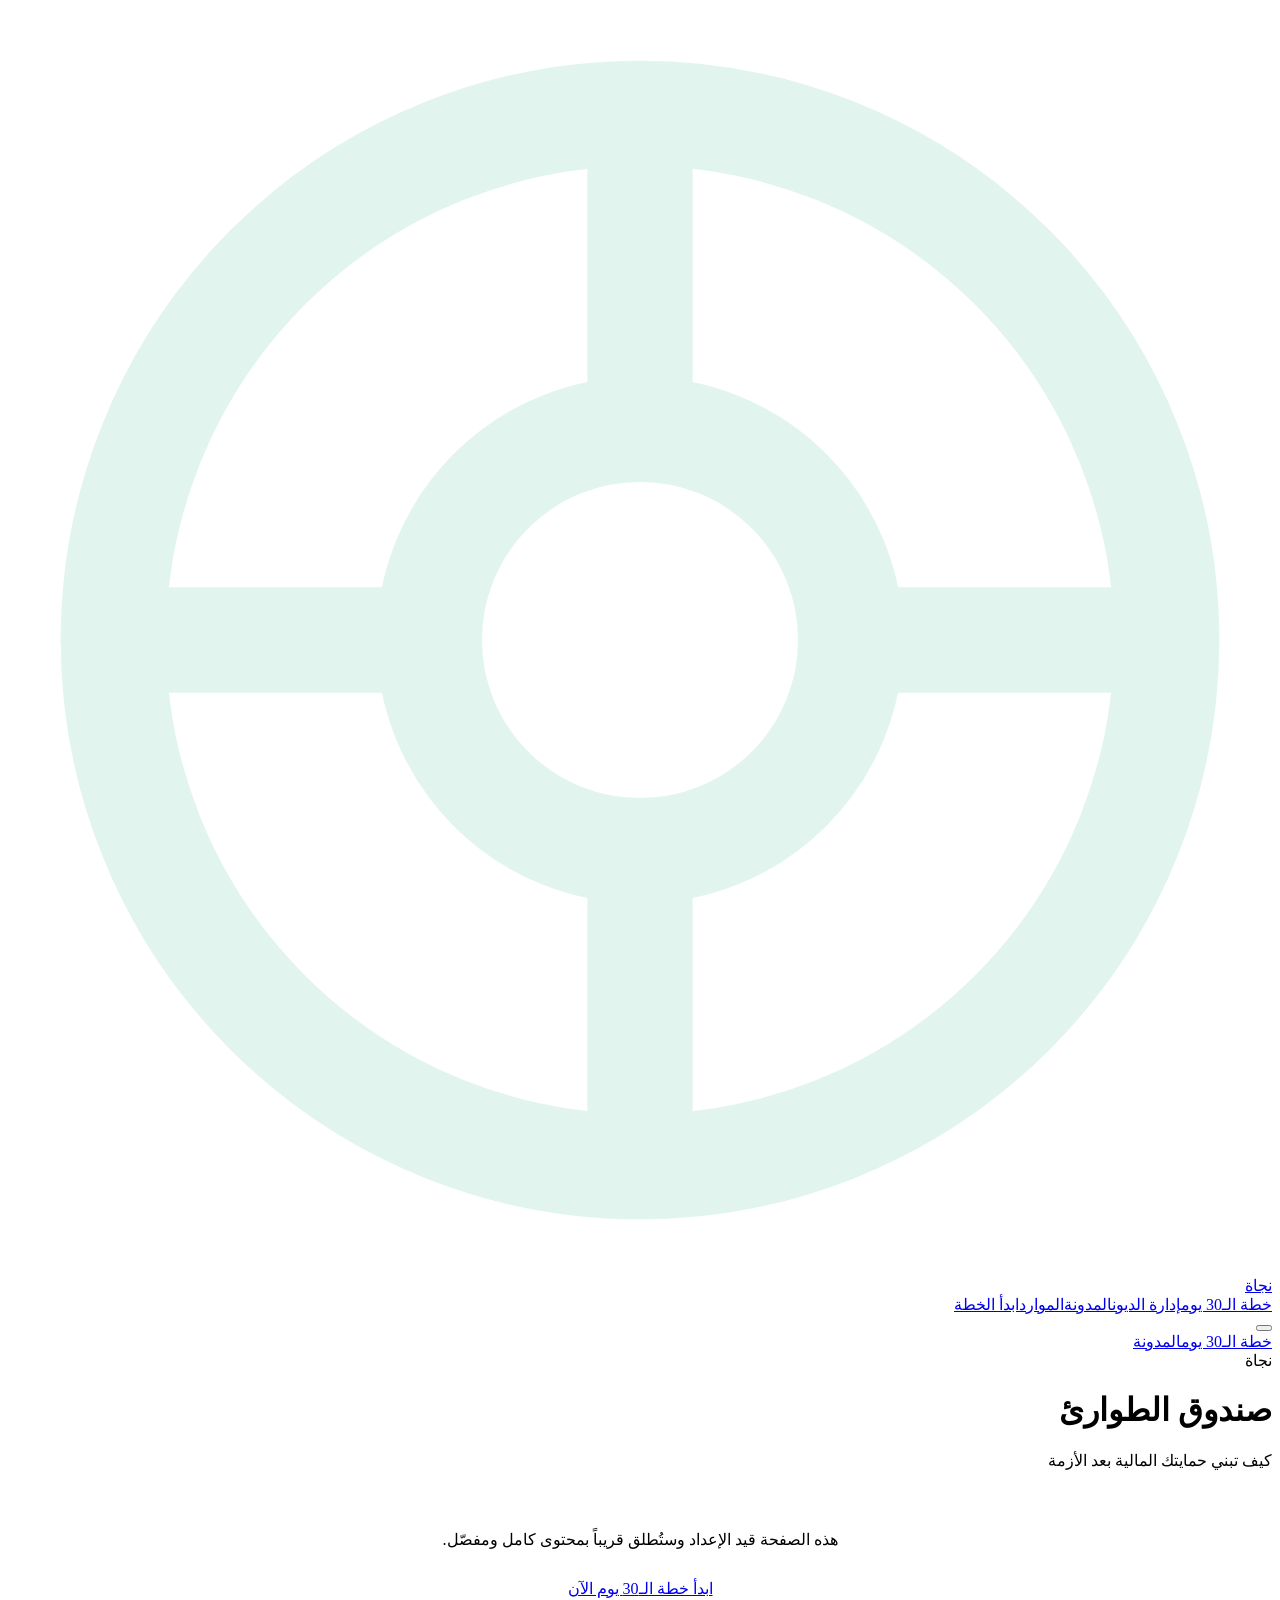
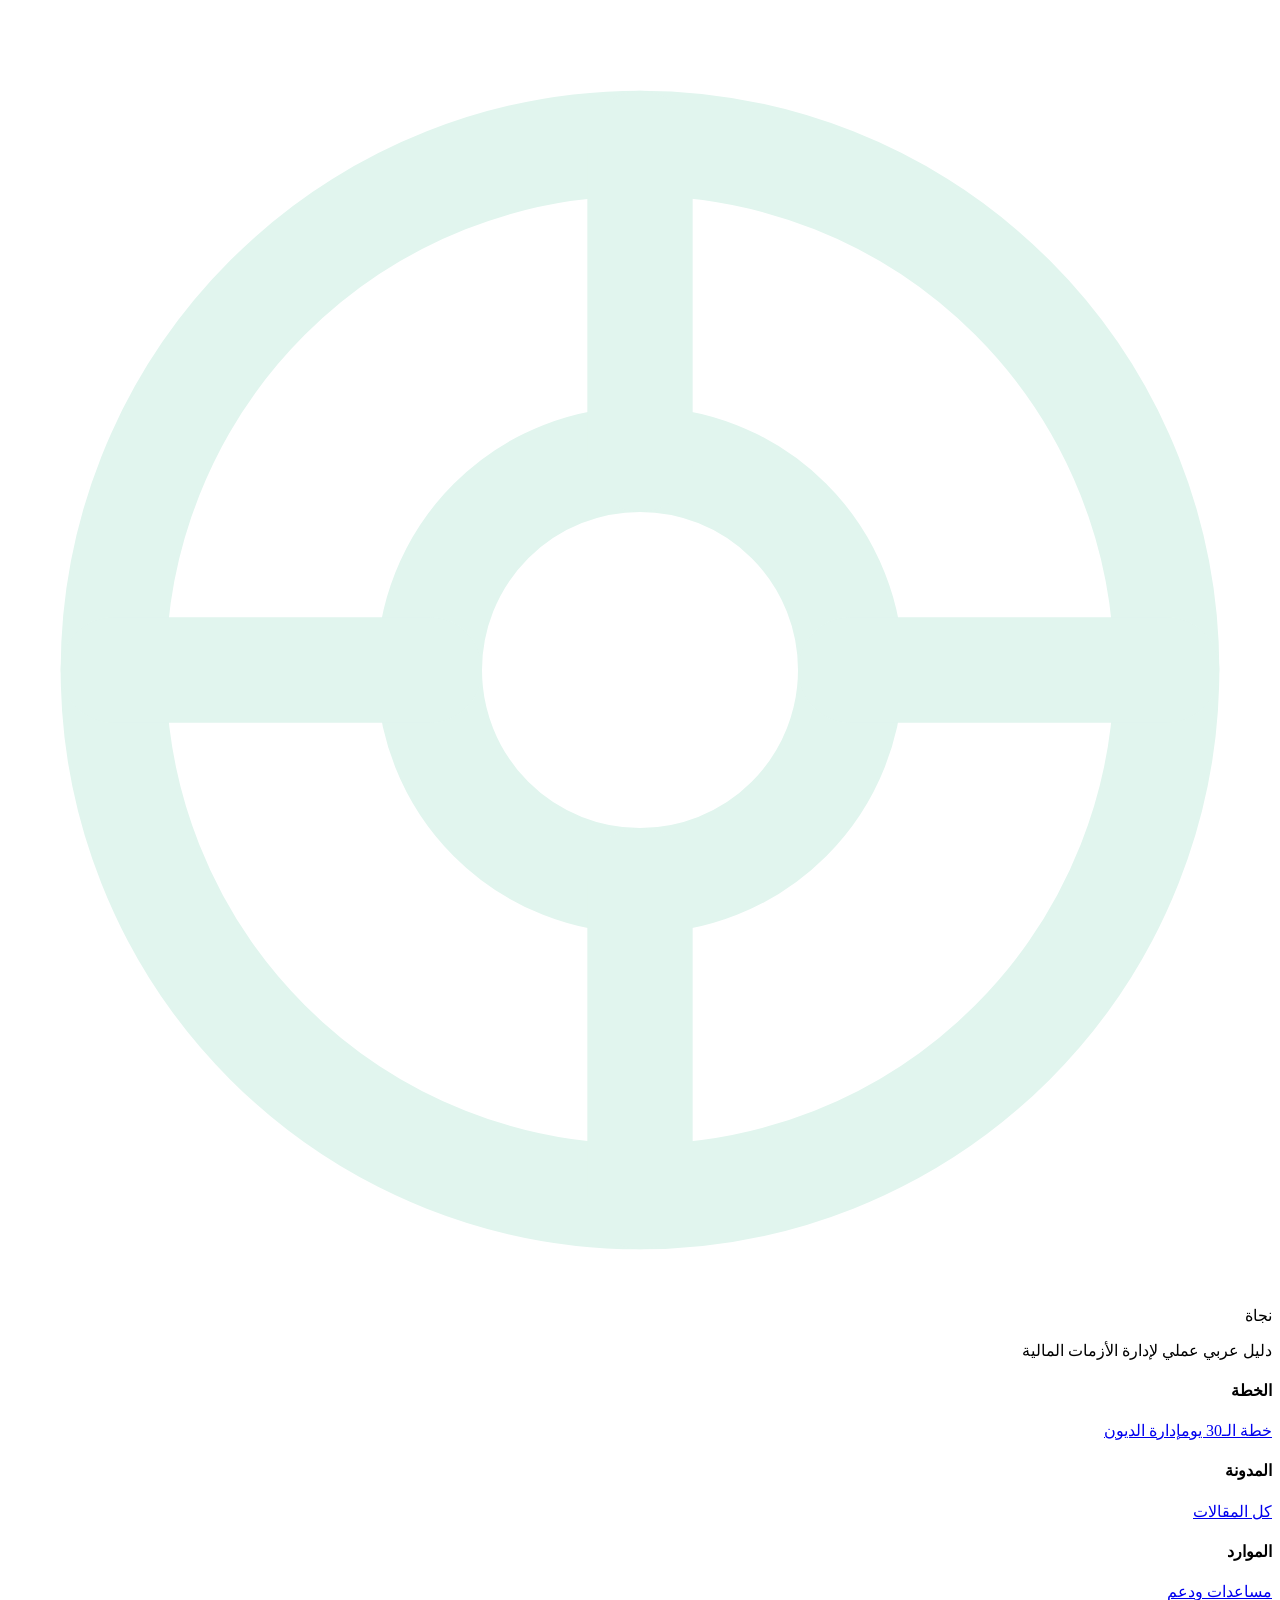
==== emergency-fund.html @ cd38a491 "Add files via upload" ====
<!DOCTYPE html><html lang="ar" dir="rtl"><head><meta charset="UTF-8"><meta name="viewport" content="width=device-width, initial-scale=1.0"><title>صندوق الطوارئ | نجاة</title><link rel="preconnect" href="https://fonts.googleapis.com"><link rel="preconnect" href="https://fonts.gstatic.com" crossorigin><link href="https://fonts.googleapis.com/css2?family=Noto+Kufi+Arabic:wght@300;400;500;600;700;900&display=swap" rel="stylesheet"><link rel="stylesheet" href="css/style.css"></head><body>
<nav class="nav" id="nav"><div class="nav-inner"><a href="index.html" class="nav-logo"><div class="logo-mark"><svg viewBox="0 0 24 24" fill="none" stroke="#E1F5EE" stroke-width="2" stroke-linecap="round"><circle cx="12" cy="12" r="10"/><circle cx="12" cy="12" r="4"/><line x1="12" y1="2" x2="12" y2="8"/><line x1="12" y1="16" x2="12" y2="22"/><line x1="2" y1="12" x2="8" y2="12"/><line x1="16" y1="12" x2="22" y2="12"/></svg></div><span class="logo-wordmark">نجاة</span></a><div class="nav-links"><a href="plan.html" class="nav-link">خطة الـ30 يوم</a><a href="debts.html" class="nav-link">إدارة الديون</a><a href="blog/index.html" class="nav-link">المدونة</a><a href="resources.html" class="nav-link">الموارد</a><a href="plan.html" class="btn btn-primary btn-sm">ابدأ الخطة</a></div><button class="hamburger" id="hamburger"><span></span><span></span><span></span></button></div><div class="mobile-menu" id="mobileMenu"><a href="plan.html">خطة الـ30 يوم</a><a href="blog/index.html">المدونة</a></div></nav>
<div class="page-hero"><span class="eyebrow">نجاة</span><h1>صندوق الطوارئ</h1><p>كيف تبني حمايتك المالية بعد الأزمة</p></div>
<section class="section"><div class="container" style="text-align:center; padding:40px 24px;">
<p style="font-size:1rem; color:var(--muted); max-width:500px; margin:0 auto 24px; line-height:1.8;">هذه الصفحة قيد الإعداد وستُطلق قريباً بمحتوى كامل ومفصّل.</p>
<a href="plan.html" class="btn btn-primary">ابدأ خطة الـ30 يوم الآن</a>
</div></section>
<footer class="footer"><div class="footer-inner"><div class="footer-brand"><div class="nav-logo"><div class="logo-mark"><svg viewBox="0 0 24 24" fill="none" stroke="#E1F5EE" stroke-width="2" stroke-linecap="round"><circle cx="12" cy="12" r="10"/><circle cx="12" cy="12" r="4"/><line x1="12" y1="2" x2="12" y2="8"/><line x1="12" y1="16" x2="12" y2="22"/><line x1="2" y1="12" x2="8" y2="12"/><line x1="16" y1="12" x2="22" y2="12"/></svg></div><span class="logo-wordmark">نجاة</span></div><p>دليل عربي عملي لإدارة الأزمات المالية</p></div><div class="footer-col"><h4>الخطة</h4><a href="plan.html">خطة الـ30 يوم</a><a href="debts.html">إدارة الديون</a></div><div class="footer-col"><h4>المدونة</h4><a href="blog/index.html">كل المقالات</a></div><div class="footer-col"><h4>الموارد</h4><a href="resources.html">مساعدات ودعم</a></div></div><div class="footer-bottom"><span>© 2024 نجاة.</span></div></footer>
<script src="js/main.js"></script></body></html>
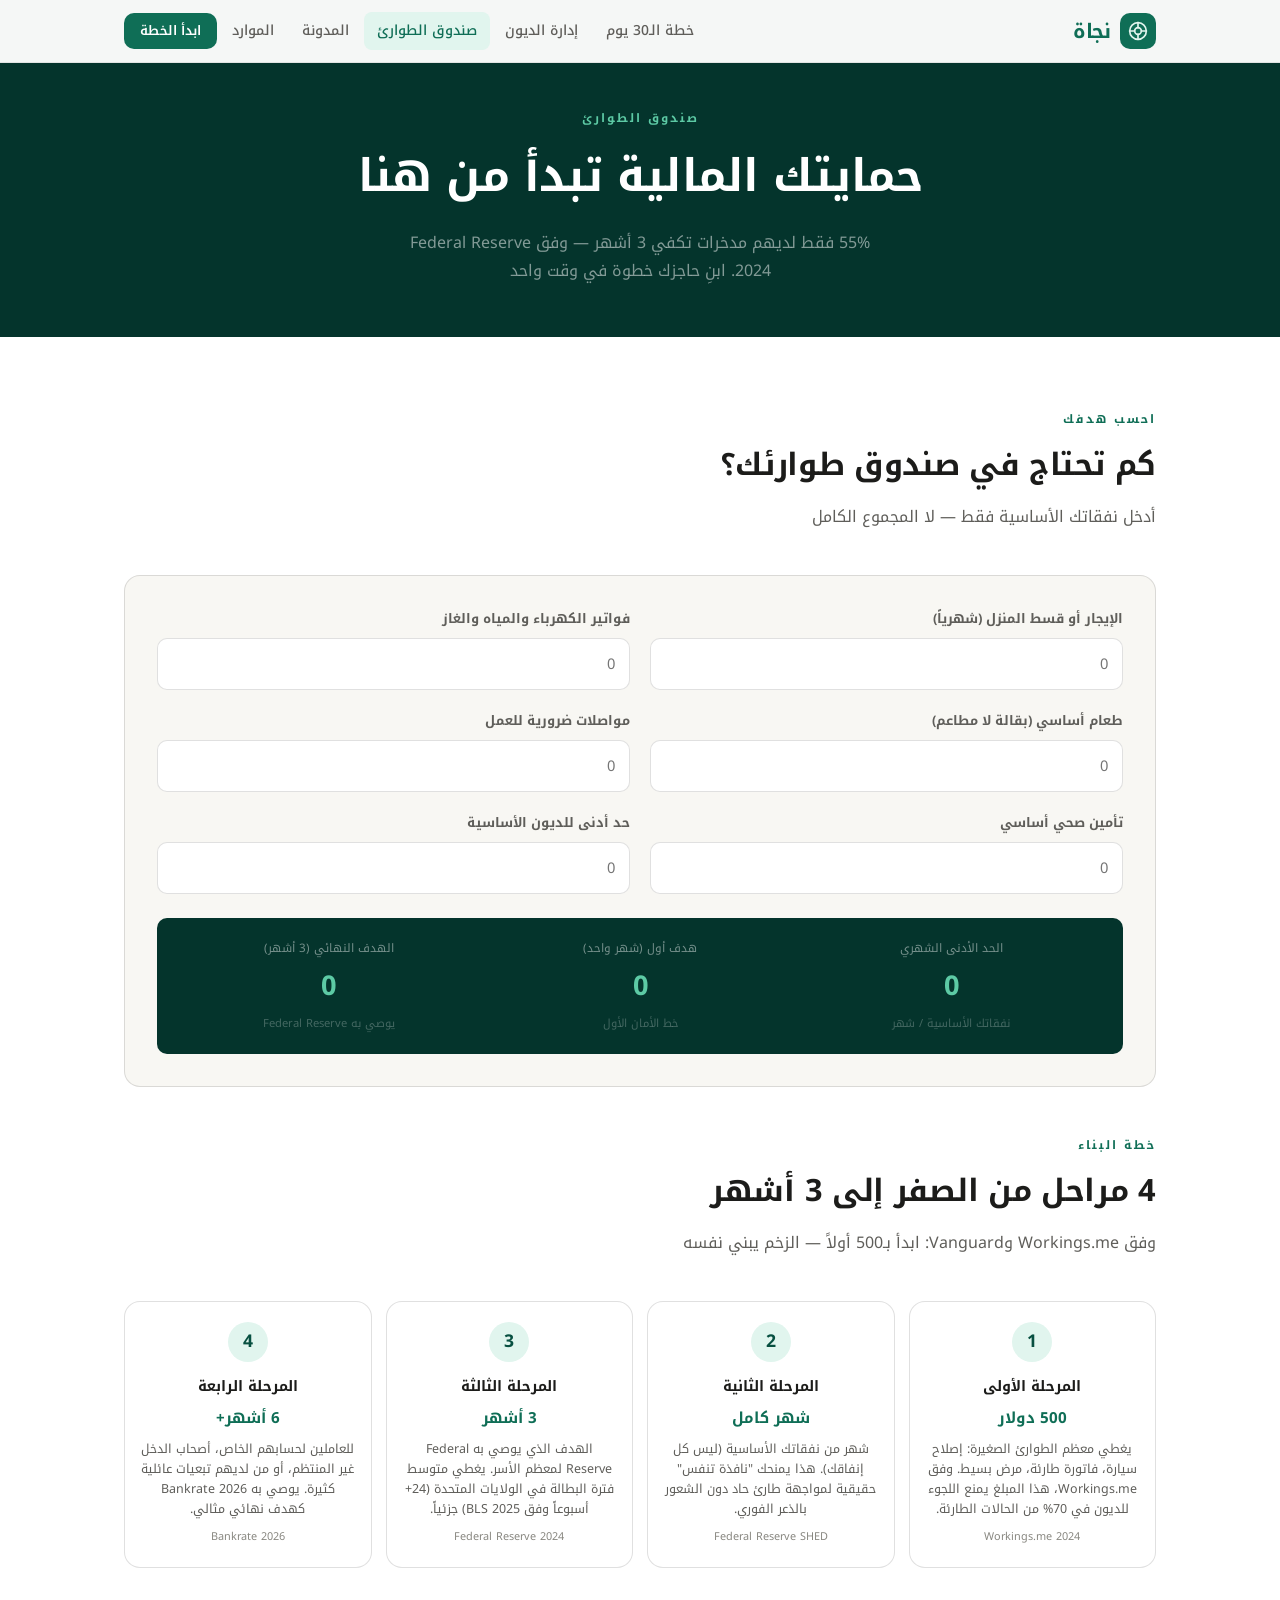
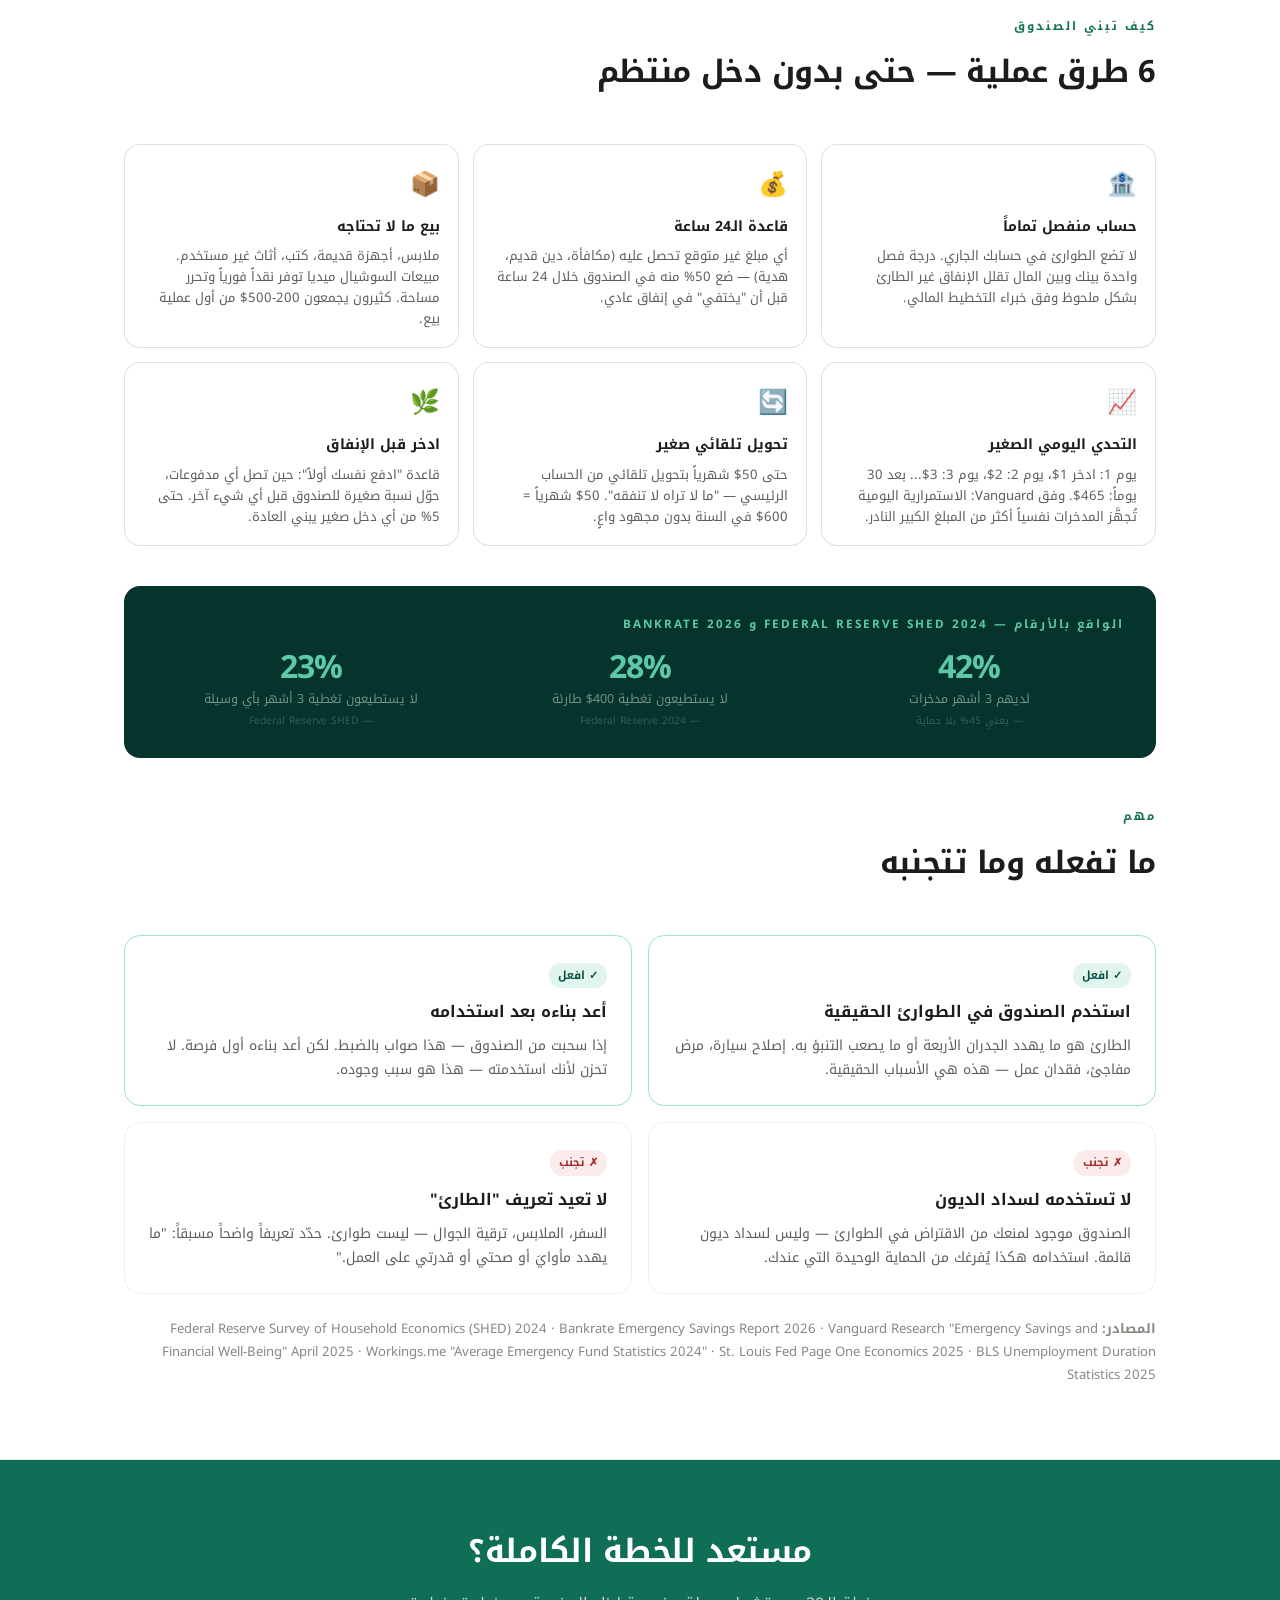
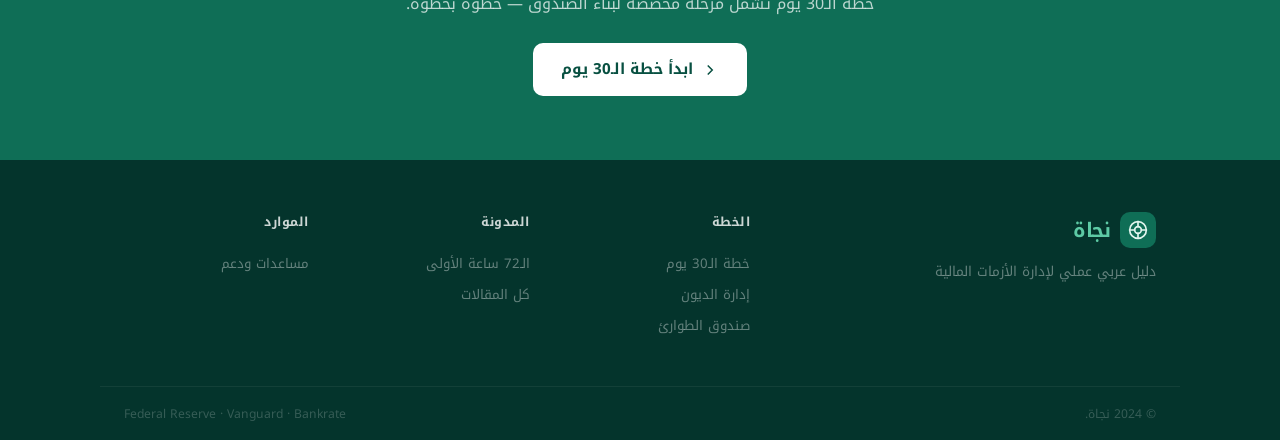
==== commit 745643d8: "Add files via upload" ====
--- a/emergency-fund.html
+++ b/emergency-fund.html
@@ -1,9 +1,324 @@
-<!DOCTYPE html><html lang="ar" dir="rtl"><head><meta charset="UTF-8"><meta name="viewport" content="width=device-width, initial-scale=1.0"><title>صندوق الطوارئ | نجاة</title><link rel="preconnect" href="https://fonts.googleapis.com"><link rel="preconnect" href="https://fonts.gstatic.com" crossorigin><link href="https://fonts.googleapis.com/css2?family=Noto+Kufi+Arabic:wght@300;400;500;600;700;900&display=swap" rel="stylesheet"><link rel="stylesheet" href="css/style.css"></head><body>
-<nav class="nav" id="nav"><div class="nav-inner"><a href="index.html" class="nav-logo"><div class="logo-mark"><svg viewBox="0 0 24 24" fill="none" stroke="#E1F5EE" stroke-width="2" stroke-linecap="round"><circle cx="12" cy="12" r="10"/><circle cx="12" cy="12" r="4"/><line x1="12" y1="2" x2="12" y2="8"/><line x1="12" y1="16" x2="12" y2="22"/><line x1="2" y1="12" x2="8" y2="12"/><line x1="16" y1="12" x2="22" y2="12"/></svg></div><span class="logo-wordmark">نجاة</span></a><div class="nav-links"><a href="plan.html" class="nav-link">خطة الـ30 يوم</a><a href="debts.html" class="nav-link">إدارة الديون</a><a href="blog/index.html" class="nav-link">المدونة</a><a href="resources.html" class="nav-link">الموارد</a><a href="plan.html" class="btn btn-primary btn-sm">ابدأ الخطة</a></div><button class="hamburger" id="hamburger"><span></span><span></span><span></span></button></div><div class="mobile-menu" id="mobileMenu"><a href="plan.html">خطة الـ30 يوم</a><a href="blog/index.html">المدونة</a></div></nav>
-<div class="page-hero"><span class="eyebrow">نجاة</span><h1>صندوق الطوارئ</h1><p>كيف تبني حمايتك المالية بعد الأزمة</p></div>
-<section class="section"><div class="container" style="text-align:center; padding:40px 24px;">
-<p style="font-size:1rem; color:var(--muted); max-width:500px; margin:0 auto 24px; line-height:1.8;">هذه الصفحة قيد الإعداد وستُطلق قريباً بمحتوى كامل ومفصّل.</p>
-<a href="plan.html" class="btn btn-primary">ابدأ خطة الـ30 يوم الآن</a>
-</div></section>
-<footer class="footer"><div class="footer-inner"><div class="footer-brand"><div class="nav-logo"><div class="logo-mark"><svg viewBox="0 0 24 24" fill="none" stroke="#E1F5EE" stroke-width="2" stroke-linecap="round"><circle cx="12" cy="12" r="10"/><circle cx="12" cy="12" r="4"/><line x1="12" y1="2" x2="12" y2="8"/><line x1="12" y1="16" x2="12" y2="22"/><line x1="2" y1="12" x2="8" y2="12"/><line x1="16" y1="12" x2="22" y2="12"/></svg></div><span class="logo-wordmark">نجاة</span></div><p>دليل عربي عملي لإدارة الأزمات المالية</p></div><div class="footer-col"><h4>الخطة</h4><a href="plan.html">خطة الـ30 يوم</a><a href="debts.html">إدارة الديون</a></div><div class="footer-col"><h4>المدونة</h4><a href="blog/index.html">كل المقالات</a></div><div class="footer-col"><h4>الموارد</h4><a href="resources.html">مساعدات ودعم</a></div></div><div class="footer-bottom"><span>© 2024 نجاة.</span></div></footer>
-<script src="js/main.js"></script></body></html>
+<!DOCTYPE html>
+<html lang="ar" dir="rtl">
+<head>
+  <meta charset="UTF-8">
+  <meta name="viewport" content="width=device-width, initial-scale=1.0">
+  <title>صندوق الطوارئ | نجاة — دليل الأزمة المالية</title>
+  <meta name="description" content="55% فقط لديهم 3 أشهر مدخرات وفق Federal Reserve 2024. كيف تبني صندوق طوارئ من الصفر — حاسبة تفاعلية وخطة 4 مراحل مدعومة بـVanguard وBankrate.">
+  <meta name="keywords" content="صندوق طوارئ, مدخرات طارئة, كيف أدخر, بناء مدخرات">
+  <link rel="canonical" href="https://najat.github.io/emergency-fund.html">
+  <link rel="preconnect" href="https://fonts.googleapis.com">
+  <link rel="preconnect" href="https://fonts.gstatic.com" crossorigin>
+  <link href="https://fonts.googleapis.com/css2?family=Noto+Kufi+Arabic:wght@300;400;500;600;700;900&display=swap" rel="stylesheet">
+  <link rel="stylesheet" href="css/style.css">
+  <style>
+    .calc-card {
+      background: var(--bg2); border: 1px solid var(--border-m); border-radius: var(--rl);
+      padding: 32px; margin-bottom: 48px;
+    }
+    .calc-grid { display: grid; grid-template-columns: 1fr 1fr; gap: 20px; margin-bottom: 24px; }
+    .calc-field label { display: block; font-size: 0.82rem; font-weight: 700; color: var(--muted); margin-bottom: 7px; }
+    .calc-field input {
+      width: 100%; padding: 11px 14px; border: 1.5px solid var(--border-m);
+      border-radius: var(--r); font-family: var(--font); font-size: 0.92rem;
+      background: var(--bg); color: var(--text); transition: border-color 0.15s;
+    }
+    .calc-field input:focus { outline: none; border-color: var(--g600); }
+    .calc-result {
+      background: var(--g900); border-radius: var(--r); padding: 20px 24px;
+      display: grid; grid-template-columns: repeat(3,1fr); gap: 16px; text-align: center;
+    }
+    .cr-label { font-size: 0.73rem; color: rgba(255,255,255,0.45); margin-bottom: 5px; }
+    .cr-num { font-size: 1.7rem; font-weight: 700; color: var(--g200); letter-spacing: -1px; }
+    .cr-sub { font-size: 0.7rem; color: rgba(255,255,255,0.25); margin-top: 3px; }
+
+    .phase-grid { display: grid; grid-template-columns: repeat(4,1fr); gap: 14px; margin-bottom: 48px; }
+    .phase-card {
+      border: 1px solid var(--border-m); border-radius: var(--rl); padding: 20px 16px;
+      text-align: center; position: relative; background: var(--bg);
+    }
+    .phase-num {
+      width: 40px; height: 40px; border-radius: 50%; background: var(--g50);
+      color: var(--g800); font-size: 1.1rem; font-weight: 700;
+      display: flex; align-items: center; justify-content: center; margin: 0 auto 12px;
+    }
+    .phase-card h3 { font-size: 0.9rem; font-weight: 700; color: var(--text); margin-bottom: 6px; }
+    .phase-card .phase-target { font-size: 0.95rem; font-weight: 700; color: var(--g600); margin-bottom: 8px; }
+    .phase-card p { font-size: 0.78rem; color: var(--muted); line-height: 1.6; }
+    .phase-card .phase-src { font-size: 0.68rem; color: var(--subtle); margin-top: 8px; }
+
+    .tip-grid { display: grid; grid-template-columns: repeat(3,1fr); gap: 14px; }
+    .tip-card {
+      background: var(--bg); border: 1px solid var(--border-m); border-radius: var(--rl);
+      padding: 18px; transition: all 0.2s;
+    }
+    .tip-card:hover { border-color: var(--g200); transform: translateY(-2px); }
+    .tip-icon { font-size: 1.5rem; margin-bottom: 10px; }
+    .tip-card h4 { font-size: 0.88rem; font-weight: 700; color: var(--text); margin-bottom: 6px; }
+    .tip-card p { font-size: 0.82rem; color: var(--muted); line-height: 1.6; }
+
+    @media (max-width:960px) {
+      .phase-grid { grid-template-columns: repeat(2,1fr); }
+    }
+    @media (max-width:640px) {
+      .calc-grid { grid-template-columns: 1fr; }
+      .calc-result { grid-template-columns: 1fr; }
+      .phase-grid { grid-template-columns: 1fr; }
+      .tip-grid { grid-template-columns: 1fr; }
+    }
+  </style>
+</head>
+<body>
+  <nav class="nav" id="nav">
+    <div class="nav-inner">
+      <a href="index.html" class="nav-logo">
+        <div class="logo-mark"><svg viewBox="0 0 24 24" fill="none" stroke="#E1F5EE" stroke-width="2" stroke-linecap="round"><circle cx="12" cy="12" r="10"/><circle cx="12" cy="12" r="4"/><line x1="12" y1="2" x2="12" y2="8"/><line x1="12" y1="16" x2="12" y2="22"/><line x1="2" y1="12" x2="8" y2="12"/><line x1="16" y1="12" x2="22" y2="12"/></svg></div>
+        <span class="logo-wordmark">نجاة</span>
+      </a>
+      <div class="nav-links">
+        <a href="plan.html" class="nav-link">خطة الـ30 يوم</a>
+        <a href="debts.html" class="nav-link">إدارة الديون</a>
+        <a href="emergency-fund.html" class="nav-link active">صندوق الطوارئ</a>
+        <a href="blog/index.html" class="nav-link">المدونة</a>
+        <a href="resources.html" class="nav-link">الموارد</a>
+        <a href="plan.html" class="btn btn-primary btn-sm">ابدأ الخطة</a>
+      </div>
+      <button class="hamburger" id="hamburger"><span></span><span></span><span></span></button>
+    </div>
+    <div class="mobile-menu" id="mobileMenu">
+      <a href="plan.html">خطة الـ30 يوم</a>
+      <a href="debts.html">إدارة الديون</a>
+      <a href="blog/index.html">المدونة</a>
+    </div>
+  </nav>
+
+  <div class="page-hero">
+    <span class="eyebrow">صندوق الطوارئ</span>
+    <h1>حمايتك المالية تبدأ من هنا</h1>
+    <p>55% فقط لديهم مدخرات تكفي 3 أشهر — وفق Federal Reserve 2024. ابنِ حاجزك خطوة في وقت واحد</p>
+  </div>
+
+  <main>
+  <section class="section">
+    <div class="container">
+
+      <!-- CALCULATOR -->
+      <div class="section-header">
+        <span class="eyebrow">احسب هدفك</span>
+        <h2 class="section-title">كم تحتاج في صندوق طوارئك؟</h2>
+        <p class="section-sub">أدخل نفقاتك الأساسية فقط — لا المجموع الكامل</p>
+      </div>
+
+      <div class="calc-card">
+        <div class="calc-grid">
+          <div class="calc-field">
+            <label>الإيجار أو قسط المنزل (شهرياً)</label>
+            <input type="number" id="f1" placeholder="0" oninput="calcFund()" min="0">
+          </div>
+          <div class="calc-field">
+            <label>فواتير الكهرباء والمياه والغاز</label>
+            <input type="number" id="f2" placeholder="0" oninput="calcFund()" min="0">
+          </div>
+          <div class="calc-field">
+            <label>طعام أساسي (بقالة لا مطاعم)</label>
+            <input type="number" id="f3" placeholder="0" oninput="calcFund()" min="0">
+          </div>
+          <div class="calc-field">
+            <label>مواصلات ضرورية للعمل</label>
+            <input type="number" id="f4" placeholder="0" oninput="calcFund()" min="0">
+          </div>
+          <div class="calc-field">
+            <label>تأمين صحي أساسي</label>
+            <input type="number" id="f5" placeholder="0" oninput="calcFund()" min="0">
+          </div>
+          <div class="calc-field">
+            <label>حد أدنى للديون الأساسية</label>
+            <input type="number" id="f6" placeholder="0" oninput="calcFund()" min="0">
+          </div>
+        </div>
+        <div class="calc-result">
+          <div>
+            <div class="cr-label">الحد الأدنى الشهري</div>
+            <div class="cr-num" id="monthly">0</div>
+            <div class="cr-sub">نفقاتك الأساسية / شهر</div>
+          </div>
+          <div>
+            <div class="cr-label">هدف أول (شهر واحد)</div>
+            <div class="cr-num" id="oneMonth">0</div>
+            <div class="cr-sub">خط الأمان الأول</div>
+          </div>
+          <div>
+            <div class="cr-label">الهدف النهائي (3 أشهر)</div>
+            <div class="cr-num" id="threeMonths">0</div>
+            <div class="cr-sub">يوصي به Federal Reserve</div>
+          </div>
+        </div>
+      </div>
+
+      <!-- 4 PHASES -->
+      <div class="section-header">
+        <span class="eyebrow">خطة البناء</span>
+        <h2 class="section-title">4 مراحل من الصفر إلى 3 أشهر</h2>
+        <p class="section-sub">وفق Workings.me وVanguard: ابدأ بـ500 أولاً — الزخم يبني نفسه</p>
+      </div>
+
+      <div class="phase-grid">
+        <div class="phase-card">
+          <div class="phase-num">1</div>
+          <h3>المرحلة الأولى</h3>
+          <div class="phase-target">500 دولار</div>
+          <p>يغطي معظم الطوارئ الصغيرة: إصلاح سيارة، فاتورة طارئة، مرض بسيط. وفق Workings.me، هذا المبلغ يمنع اللجوء للديون في 70% من الحالات الطارئة.</p>
+          <div class="phase-src">Workings.me 2024</div>
+        </div>
+        <div class="phase-card">
+          <div class="phase-num">2</div>
+          <h3>المرحلة الثانية</h3>
+          <div class="phase-target">شهر كامل</div>
+          <p>شهر من نفقاتك الأساسية (ليس كل إنفاقك). هذا يمنحك "نافذة تنفس" حقيقية لمواجهة طارئ حاد دون الشعور بالذعر الفوري.</p>
+          <div class="phase-src">Federal Reserve SHED</div>
+        </div>
+        <div class="phase-card">
+          <div class="phase-num">3</div>
+          <h3>المرحلة الثالثة</h3>
+          <div class="phase-target">3 أشهر</div>
+          <p>الهدف الذي يوصي به Federal Reserve لمعظم الأسر. يغطي متوسط فترة البطالة في الولايات المتحدة (24+ أسبوعاً وفق BLS 2025) جزئياً.</p>
+          <div class="phase-src">Federal Reserve 2024</div>
+        </div>
+        <div class="phase-card">
+          <div class="phase-num">4</div>
+          <h3>المرحلة الرابعة</h3>
+          <div class="phase-target">6 أشهر+</div>
+          <p>للعاملين لحسابهم الخاص، أصحاب الدخل غير المنتظم، أو من لديهم تبعيات عائلية كثيرة. يوصي به Bankrate 2026 كهدف نهائي مثالي.</p>
+          <div class="phase-src">Bankrate 2026</div>
+        </div>
+      </div>
+
+      <!-- HOW TO SAVE -->
+      <div class="section-header">
+        <span class="eyebrow">كيف تبني الصندوق</span>
+        <h2 class="section-title">6 طرق عملية — حتى بدون دخل منتظم</h2>
+      </div>
+
+      <div class="tip-grid" style="margin-bottom:40px;">
+        <div class="tip-card">
+          <div class="tip-icon">🏦</div>
+          <h4>حساب منفصل تماماً</h4>
+          <p>لا تضع الطوارئ في حسابك الجاري. درجة فصل واحدة بينك وبين المال تقلل الإنفاق غير الطارئ بشكل ملحوظ وفق خبراء التخطيط المالي.</p>
+        </div>
+        <div class="tip-card">
+          <div class="tip-icon">💰</div>
+          <h4>قاعدة الـ24 ساعة</h4>
+          <p>أي مبلغ غير متوقع تحصل عليه (مكافأة، دين قديم، هدية) — ضع 50% منه في الصندوق خلال 24 ساعة قبل أن "يختفي" في إنفاق عادي.</p>
+        </div>
+        <div class="tip-card">
+          <div class="tip-icon">📦</div>
+          <h4>بيع ما لا تحتاجه</h4>
+          <p>ملابس، أجهزة قديمة، كتب، أثاث غير مستخدم. مبيعات السوشيال ميديا توفر نقداً فورياً وتحرر مساحة. كثيرون يجمعون 200-500$ من أول عملية بيع.</p>
+        </div>
+        <div class="tip-card">
+          <div class="tip-icon">📈</div>
+          <h4>التحدي اليومي الصغير</h4>
+          <p>يوم 1: ادخر 1$، يوم 2: 2$، يوم 3: 3$... بعد 30 يوماً: 465$. وفق Vanguard: الاستمرارية اليومية تُجهَّز المدخرات نفسياً أكثر من المبلغ الكبير النادر.</p>
+        </div>
+        <div class="tip-card">
+          <div class="tip-icon">🔄</div>
+          <h4>تحويل تلقائي صغير</h4>
+          <p>حتى 50$ شهرياً بتحويل تلقائي من الحساب الرئيسي — "ما لا تراه لا تنفقه". 50$ شهرياً = 600$ في السنة بدون مجهود واعٍ.</p>
+        </div>
+        <div class="tip-card">
+          <div class="tip-icon">🌿</div>
+          <h4>ادخر قبل الإنفاق</h4>
+          <p>قاعدة "ادفع نفسك أولاً": حين تصل أي مدفوعات، حوّل نسبة صغيرة للصندوق قبل أي شيء آخر. حتى 5% من أي دخل صغير يبني العادة.</p>
+        </div>
+      </div>
+
+      <!-- STATS BAR -->
+      <div style="background:var(--g900); border-radius:var(--rl); padding:28px 32px; margin-bottom:48px;">
+        <div class="eyebrow" style="color:var(--g200); margin-bottom:18px;">الواقع بالأرقام — Federal Reserve SHED 2024 و Bankrate 2026</div>
+        <div style="display:grid; grid-template-columns:repeat(3,1fr); gap:20px; text-align:center;">
+          <div>
+            <div class="stat-n" data-count="55" data-suffix="%">55%</div>
+            <div class="stat-l">لديهم 3 أشهر مدخرات</div>
+            <div class="stat-s">— يعني 45% بلا حماية</div>
+          </div>
+          <div>
+            <div class="stat-n" data-count="37" data-suffix="%">37%</div>
+            <div class="stat-l">لا يستطيعون تغطية 400$ طارئة</div>
+            <div class="stat-s">— Federal Reserve 2024</div>
+          </div>
+          <div>
+            <div class="stat-n" data-count="30" data-suffix="%">30%</div>
+            <div class="stat-l">لا يستطيعون تغطية 3 أشهر بأي وسيلة</div>
+            <div class="stat-s">— Federal Reserve SHED</div>
+          </div>
+        </div>
+      </div>
+
+      <!-- DO/DON'T -->
+      <div class="section-header">
+        <span class="eyebrow">مهم</span>
+        <h2 class="section-title">ما تفعله وما تتجنبه</h2>
+      </div>
+      <div class="steps-grid">
+        <div class="step-card" style="border-color:var(--g100);">
+          <span class="step-badge badge-g">✓ افعل</span>
+          <h3>استخدم الصندوق في الطوارئ الحقيقية</h3>
+          <p>الطارئ هو ما يهدد الجدران الأربعة أو ما يصعب التنبؤ به. إصلاح سيارة، مرض مفاجئ، فقدان عمل — هذه هي الأسباب الحقيقية.</p>
+        </div>
+        <div class="step-card" style="border-color:var(--g100);">
+          <span class="step-badge badge-g">✓ افعل</span>
+          <h3>أعد بناءه بعد استخدامه</h3>
+          <p>إذا سحبت من الصندوق — هذا صواب بالضبط. لكن أعد بناءه أول فرصة. لا تحزن لأنك استخدمته — هذا هو سبب وجوده.</p>
+        </div>
+        <div class="step-card" style="border-color:var(--danger-light);">
+          <span class="step-badge badge-d">✗ تجنب</span>
+          <h3>لا تستخدمه لسداد الديون</h3>
+          <p>الصندوق موجود لمنعك من الاقتراض في الطوارئ — وليس لسداد ديون قائمة. استخدامه هكذا يُفرغك من الحماية الوحيدة التي عندك.</p>
+        </div>
+        <div class="step-card" style="border-color:var(--danger-light);">
+          <span class="step-badge badge-d">✗ تجنب</span>
+          <h3>لا تعيد تعريف "الطارئ"</h3>
+          <p>السفر، الملابس، ترقية الجوال — ليست طوارئ. حدّد تعريفاً واضحاً مسبقاً: "ما يهدد مأوايَ أو صحتي أو قدرتي على العمل."</p>
+        </div>
+      </div>
+
+      <p style="margin-top:24px; font-size:0.82rem; color:var(--subtle);">
+        <strong>المصادر:</strong> Federal Reserve Survey of Household Economics (SHED) 2024 · Bankrate Emergency Savings Report 2026 · Vanguard Research "Emergency Savings and Financial Well-Being" April 2025 · Workings.me "Average Emergency Fund Statistics 2024" · St. Louis Fed Page One Economics 2025 · BLS Unemployment Duration Statistics 2025
+      </p>
+    </div>
+  </section>
+
+  <div class="cta-section">
+    <div class="container">
+      <h2>مستعد للخطة الكاملة؟</h2>
+      <p>خطة الـ30 يوم تشمل مرحلة مخصصة لبناء الصندوق — خطوة بخطوة.</p>
+      <a href="plan.html" class="btn-cta">
+        <svg width="18" height="18" viewBox="0 0 24 24" fill="none" stroke="currentColor" stroke-width="2"><polyline points="9 18 15 12 9 6"/></svg>
+        ابدأ خطة الـ30 يوم
+      </a>
+    </div>
+  </div>
+
+  <footer class="footer">
+    <div class="footer-inner">
+      <div class="footer-brand"><div class="nav-logo"><div class="logo-mark"><svg viewBox="0 0 24 24" fill="none" stroke="#E1F5EE" stroke-width="2" stroke-linecap="round"><circle cx="12" cy="12" r="10"/><circle cx="12" cy="12" r="4"/><line x1="12" y1="2" x2="12" y2="8"/><line x1="12" y1="16" x2="12" y2="22"/><line x1="2" y1="12" x2="8" y2="12"/><line x1="16" y1="12" x2="22" y2="12"/></svg></div><span class="logo-wordmark">نجاة</span></div><p>دليل عربي عملي لإدارة الأزمات المالية</p></div>
+      <div class="footer-col"><h4>الخطة</h4><a href="plan.html">خطة الـ30 يوم</a><a href="debts.html">إدارة الديون</a><a href="emergency-fund.html">صندوق الطوارئ</a></div>
+      <div class="footer-col"><h4>المدونة</h4><a href="blog/first-72-hours.html">الـ72 ساعة الأولى</a><a href="blog/index.html">كل المقالات</a></div>
+      <div class="footer-col"><h4>الموارد</h4><a href="resources.html">مساعدات ودعم</a></div>
+    </div>
+    <div class="footer-bottom"><span>© 2024 نجاة.</span><span>Federal Reserve · Vanguard · Bankrate</span></div>
+  </footer>
+
+  <script src="js/main.js"></script>
+  <script>
+    function calcFund() {
+      const vals = [1,2,3,4,5,6].map(i => parseFloat(document.getElementById('f'+i).value) || 0);
+      const total = vals.reduce((a,b) => a+b, 0);
+      const fmt = n => n.toLocaleString('ar-EG', {maximumFractionDigits:0});
+      document.getElementById('monthly').textContent = fmt(total);
+      document.getElementById('oneMonth').textContent = fmt(total);
+      document.getElementById('threeMonths').textContent = fmt(total * 3);
+    }
+  </script>
+</body>
+</html>
--- a/css/style.css
+++ b/css/style.css
@@ -0,0 +1,324 @@
+@import url('https://fonts.googleapis.com/css2?family=Noto+Kufi+Arabic:wght@300;400;500;600;700;900&display=swap');
+
+*, *::before, *::after { box-sizing: border-box; margin: 0; padding: 0; }
+
+:root {
+  /* Brand — Olive Green */
+  --g50:  #E1F5EE;
+  --g100: #9FE1CB;
+  --g200: #5DCAA5;
+  --g400: #1D9E75;
+  --g600: #0F6E56;
+  --g800: #085041;
+  --g900: #04342C;
+
+  /* Semantic */
+  --warn:        #854F0B;
+  --warn-light:  #FAEEDA;
+  --danger:      #A32D2D;
+  --danger-light:#FCEBEB;
+  --info:        #185FA5;
+  --info-light:  #E6F1FB;
+  --gold:        #BA7517;
+  --gold-light:  #FAEEDA;
+
+  /* Neutrals */
+  --bg:     #FFFFFF;
+  --bg2:    #F8F7F3;
+  --bg3:    #F1EFE8;
+  --text:   #1C1C1A;
+  --muted:  #5F5E5A;
+  --subtle: #888780;
+  --border: rgba(0,0,0,0.08);
+  --border-m: rgba(0,0,0,0.12);
+
+  --font: 'Noto Kufi Arabic', sans-serif;
+  --r: 10px;
+  --rl: 16px;
+}
+
+html { scroll-behavior: smooth; }
+
+body {
+  font-family: var(--font);
+  background: var(--bg);
+  color: var(--text);
+  direction: rtl;
+  line-height: 1.75;
+  font-size: 16px;
+  -webkit-font-smoothing: antialiased;
+}
+
+a { text-decoration: none; color: inherit; }
+img { max-width: 100%; display: block; }
+.container { max-width: 1080px; margin: 0 auto; padding: 0 24px; }
+
+/* ─── BUTTONS ─── */
+.btn {
+  display: inline-flex; align-items: center; gap: 8px;
+  font-family: var(--font); font-weight: 600; font-size: 0.9rem;
+  padding: 11px 22px; border-radius: var(--r); border: none;
+  cursor: pointer; transition: all 0.18s; text-decoration: none;
+}
+.btn-primary { background: var(--g600); color: #fff; }
+.btn-primary:hover { background: var(--g800); transform: translateY(-1px); box-shadow: 0 4px 16px rgba(15,110,86,0.28); }
+.btn-outline { background: transparent; color: var(--text); border: 1.5px solid var(--border-m); }
+.btn-outline:hover { border-color: var(--g600); color: var(--g600); }
+.btn-lg { padding: 13px 28px; font-size: 0.95rem; }
+.btn-sm { padding: 7px 16px; font-size: 0.82rem; }
+.btn-ghost { background: transparent; color: var(--g600); border: 1.5px solid var(--g600); }
+.btn-ghost:hover { background: var(--g50); }
+
+/* ─── NAV ─── */
+.nav {
+  position: fixed; top: 0; left: 0; right: 0; z-index: 200;
+  background: rgba(255,255,255,0.96); backdrop-filter: blur(14px);
+  border-bottom: 1px solid var(--border); transition: box-shadow 0.2s;
+}
+.nav-inner {
+  max-width: 1080px; margin: 0 auto; padding: 0 24px;
+  height: 62px; display: flex; align-items: center; justify-content: space-between;
+}
+.nav-logo { display: flex; align-items: center; gap: 10px; }
+.logo-mark {
+  width: 36px; height: 36px; background: var(--g600); border-radius: 10px;
+  display: flex; align-items: center; justify-content: center; flex-shrink: 0;
+}
+.logo-mark svg { width: 20px; height: 20px; }
+.logo-wordmark { font-size: 1.25rem; font-weight: 700; color: var(--g600); letter-spacing: -0.5px; }
+.nav-links { display: flex; align-items: center; gap: 2px; }
+.nav-link {
+  font-size: 0.87rem; font-weight: 500; color: var(--muted);
+  padding: 7px 13px; border-radius: 8px; transition: all 0.15s;
+}
+.nav-link:hover, .nav-link.active { background: var(--g50); color: var(--g600); }
+.hamburger { display: none; flex-direction: column; gap: 5px; background: none; border: none; cursor: pointer; padding: 4px; }
+.hamburger span { display: block; width: 22px; height: 2px; background: var(--text); border-radius: 2px; transition: all 0.3s; }
+.mobile-menu { display: none; flex-direction: column; padding: 10px 24px 16px; border-top: 1px solid var(--border); gap: 2px; }
+.mobile-menu a { color: var(--muted); padding: 9px 0; font-size: 0.92rem; border-bottom: 1px solid var(--border); }
+.mobile-menu.open { display: flex; }
+
+/* ─── HERO ─── */
+.hero {
+  padding: 108px 24px 72px;
+  background: var(--bg);
+  border-bottom: 1px solid var(--border);
+  overflow: hidden;
+  position: relative;
+}
+.hero::after {
+  content: '';
+  position: absolute; bottom: -1px; left: 0; right: 0;
+  height: 120px;
+  background: linear-gradient(to bottom, transparent, var(--bg));
+  pointer-events: none;
+}
+.hero-inner {
+  max-width: 1080px; margin: 0 auto;
+  display: grid; grid-template-columns: 1fr 420px; gap: 64px; align-items: center;
+}
+.crisis-chip {
+  display: inline-flex; align-items: center; gap: 8px;
+  background: var(--g50); color: var(--g800);
+  padding: 5px 14px; border-radius: 20px; font-size: 0.78rem; font-weight: 600;
+  margin-bottom: 22px; border: 1px solid var(--g100);
+}
+.chip-pulse { width: 7px; height: 7px; background: var(--g600); border-radius: 50%; animation: pulse 2s ease-in-out infinite; }
+@keyframes pulse { 0%,100%{opacity:1;transform:scale(1)} 50%{opacity:0.4;transform:scale(0.7)} }
+.hero h1 {
+  font-size: clamp(2rem, 3.6vw, 3rem); font-weight: 700;
+  line-height: 1.2; color: var(--text); margin-bottom: 18px; letter-spacing: -0.5px;
+}
+.hero h1 em { font-style: normal; color: var(--g600); }
+.hero-sub { font-size: 1.05rem; color: var(--muted); line-height: 1.8; margin-bottom: 32px; max-width: 460px; }
+.hero-actions { display: flex; gap: 12px; flex-wrap: wrap; margin-bottom: 40px; }
+.hero-trust { display: flex; gap: 18px; flex-wrap: wrap; }
+.trust-item { display: flex; align-items: center; gap: 6px; font-size: 0.8rem; color: var(--subtle); font-weight: 500; }
+.trust-icon { width: 18px; height: 18px; background: var(--g50); border-radius: 50%; display: flex; align-items: center; justify-content: center; }
+.trust-icon svg { width: 10px; height: 10px; stroke: var(--g600); stroke-width: 2.5; fill: none; }
+
+/* ─── CRISIS CARD (hero visual) ─── */
+.crisis-card {
+  background: var(--bg2); border: 1px solid var(--border-m);
+  border-radius: var(--rl); overflow: hidden; box-shadow: 0 8px 40px rgba(0,0,0,0.10);
+}
+.card-header {
+  background: var(--g900); padding: 14px 18px;
+  display: flex; align-items: center; justify-content: space-between;
+}
+.card-header-title { color: rgba(255,255,255,0.8); font-size: 0.82rem; font-weight: 600; display: flex; align-items: center; gap: 8px; }
+.card-header-badge { background: var(--g600); color: #fff; font-size: 0.68rem; font-weight: 700; padding: 2px 8px; border-radius: 10px; }
+.card-body { padding: 18px; }
+.progress-label { font-size: 0.8rem; color: var(--muted); margin-bottom: 6px; font-weight: 600; }
+.progress-track { background: var(--border); border-radius: 4px; height: 6px; margin-bottom: 4px; overflow: hidden; }
+.progress-fill { height: 6px; border-radius: 4px; }
+.progress-meta { font-size: 0.72rem; color: var(--subtle); margin-bottom: 14px; }
+.step-list { display: flex; flex-direction: column; gap: 8px; margin-top: 12px; }
+.step-item {
+  display: flex; align-items: center; gap: 10px;
+  padding: 10px 12px; border-radius: var(--r); font-size: 0.82rem;
+}
+.step-done { background: var(--g50); color: var(--g800); }
+.step-now { background: var(--g600); color: #fff; font-weight: 600; }
+.step-todo { background: var(--bg3); color: var(--subtle); }
+.step-icon { width: 22px; height: 22px; border-radius: 50%; display: flex; align-items: center; justify-content: center; font-size: 11px; font-weight: 700; flex-shrink: 0; }
+.si-done { background: var(--g600); color: #fff; }
+.si-now { background: rgba(255,255,255,0.25); color: #fff; }
+.si-todo { background: var(--border); color: var(--subtle); }
+
+/* ─── STATS STRIP ─── */
+.stats-strip { background: var(--g900); }
+.stats-inner { max-width: 1080px; margin: 0 auto; display: grid; grid-template-columns: repeat(4,1fr); }
+.stat-b { padding: 28px 18px; text-align: center; border-left: 1px solid rgba(255,255,255,0.06); }
+.stat-b:last-child { border-left: none; }
+.stat-n { font-size: 2rem; font-weight: 700; color: var(--g200); letter-spacing: -1px; line-height: 1; margin-bottom: 6px; }
+.stat-l { font-size: 0.78rem; color: rgba(255,255,255,0.45); line-height: 1.5; }
+.stat-s { font-size: 0.65rem; color: rgba(255,255,255,0.2); margin-top: 3px; }
+
+/* ─── SECTIONS ─── */
+.section { padding: 72px 0; border-bottom: 1px solid var(--border); }
+.section-alt { background: var(--bg2); }
+.eyebrow { font-size: 0.73rem; font-weight: 700; letter-spacing: 2px; text-transform: uppercase; color: var(--g600); margin-bottom: 10px; display: block; }
+.section-title { font-size: clamp(1.6rem,2.4vw,2.1rem); font-weight: 700; color: var(--text); margin-bottom: 10px; letter-spacing: -0.3px; }
+.section-sub { font-size: 1rem; color: var(--muted); max-width: 500px; line-height: 1.75; }
+.section-header { margin-bottom: 44px; }
+
+/* ─── STEP GRID (30-day plan) ─── */
+.steps-grid { display: grid; grid-template-columns: repeat(2,1fr); gap: 16px; }
+.step-card {
+  background: var(--bg); border: 1px solid var(--border-m); border-radius: var(--rl); padding: 24px;
+  transition: all 0.2s; position: relative; overflow: hidden;
+}
+.step-card:hover { box-shadow: 0 6px 28px rgba(0,0,0,0.08); transform: translateY(-2px); border-color: var(--g100); }
+.step-card::before { content: attr(data-week); position: absolute; top: 12px; left: 16px; font-size: 0.68rem; font-weight: 700; color: var(--subtle); letter-spacing: 1px; text-transform: uppercase; }
+.step-num { font-size: 2.4rem; font-weight: 700; color: var(--g50); line-height: 1; margin-bottom: 12px; letter-spacing: -2px; }
+.step-card h3 { font-size: 1rem; font-weight: 700; color: var(--text); margin-bottom: 8px; }
+.step-card p { font-size: 0.87rem; color: var(--muted); line-height: 1.7; }
+.step-badge { display: inline-block; font-size: 0.7rem; font-weight: 700; padding: 3px 9px; border-radius: 12px; margin-bottom: 10px; }
+.badge-g { background: var(--g50); color: var(--g800); }
+.badge-w { background: var(--warn-light); color: var(--warn); }
+.badge-d { background: var(--danger-light); color: var(--danger); }
+
+/* ─── FEATURE CARDS ─── */
+.features-grid { display: grid; grid-template-columns: repeat(3,1fr); gap: 20px; }
+.feature-card {
+  background: var(--bg); border: 1px solid var(--border-m); border-radius: var(--rl);
+  padding: 28px 22px; transition: all 0.2s;
+}
+.feature-card:hover { box-shadow: 0 6px 28px rgba(0,0,0,0.08); transform: translateY(-2px); border-color: var(--g100); }
+.feat-icon {
+  width: 44px; height: 44px; background: var(--g50); border-radius: 11px;
+  display: flex; align-items: center; justify-content: center; margin-bottom: 16px;
+}
+.feat-icon svg { width: 22px; height: 22px; stroke: var(--g600); stroke-width: 1.8; fill: none; }
+.feature-card h3 { font-size: 1rem; font-weight: 700; color: var(--text); margin-bottom: 8px; }
+.feature-card p { font-size: 0.87rem; color: var(--muted); line-height: 1.7; }
+
+/* ─── PRIORITY TABLE ─── */
+.priority-table { width: 100%; border-collapse: collapse; }
+.priority-table th { background: var(--g900); color: rgba(255,255,255,0.7); padding: 12px 16px; text-align: right; font-size: 0.8rem; font-weight: 600; }
+.priority-table td { padding: 14px 16px; border-bottom: 1px solid var(--border); font-size: 0.9rem; vertical-align: top; }
+.priority-table tr:last-child td { border-bottom: none; }
+.priority-table tr:hover td { background: var(--bg2); }
+.priority-rank { width: 32px; height: 32px; border-radius: 50%; display: flex; align-items: center; justify-content: center; font-weight: 700; font-size: 0.85rem; margin-left: auto; }
+.rank-1 { background: var(--danger); color: #fff; }
+.rank-2 { background: var(--gold); color: #fff; }
+.rank-3 { background: var(--g600); color: #fff; }
+.rank-4 { background: var(--subtle); color: #fff; }
+
+/* ─── BLOG ─── */
+.blog-grid { display: grid; grid-template-columns: repeat(2,1fr); gap: 20px; }
+.blog-card {
+  background: var(--bg); border: 1px solid var(--border-m); border-radius: var(--rl);
+  padding: 24px; display: flex; flex-direction: column; gap: 10px; transition: all 0.2s;
+}
+.blog-card:hover { box-shadow: 0 4px 20px rgba(0,0,0,0.07); transform: translateY(-2px); border-color: var(--g100); }
+.blog-tag { display: inline-block; font-size: 0.7rem; font-weight: 700; padding: 3px 10px; border-radius: 12px; align-self: flex-start; }
+.tag-g { background: var(--g50); color: var(--g800); }
+.tag-w { background: var(--warn-light); color: var(--warn); }
+.tag-d { background: var(--danger-light); color: var(--danger); }
+.tag-i { background: var(--info-light); color: var(--info); }
+.blog-card h3 { font-size: 0.97rem; font-weight: 700; color: var(--text); line-height: 1.45; }
+.blog-card p { font-size: 0.85rem; color: var(--muted); line-height: 1.65; flex: 1; }
+.blog-meta { display: flex; justify-content: space-between; font-size: 0.75rem; color: var(--subtle); font-weight: 600; padding-top: 10px; border-top: 1px solid var(--border); margin-top: auto; }
+.blog-meta a { color: var(--g600); }
+
+/* ─── ARTICLE ─── */
+.article-layout { max-width: 1080px; margin: 0 auto; padding: 60px 24px; display: grid; grid-template-columns: 1fr 270px; gap: 56px; align-items: start; }
+.article-content h1 { font-size: clamp(1.7rem,3vw,2.3rem); font-weight: 700; color: var(--text); line-height: 1.25; margin-bottom: 14px; letter-spacing: -0.3px; }
+.article-meta { display: flex; gap: 14px; font-size: 0.82rem; color: var(--subtle); font-weight: 600; padding-bottom: 22px; border-bottom: 3px solid var(--g600); margin-bottom: 32px; flex-wrap: wrap; }
+.article-body { font-size: 1rem; line-height: 1.9; color: var(--text); }
+.article-body h2 { font-size: 1.25rem; font-weight: 700; color: var(--text); margin: 40px 0 12px; padding-right: 14px; border-right: 3px solid var(--g600); }
+.article-body p { margin-bottom: 16px; }
+.article-body ul, .article-body ol { padding-right: 22px; margin-bottom: 16px; }
+.article-body li { margin-bottom: 7px; }
+.article-body .callout { background: var(--g50); border-right: 3px solid var(--g600); border-radius: 6px; padding: 14px 18px; margin: 22px 0; color: var(--g900); }
+.article-body .warn-box { background: var(--warn-light); border-right: 3px solid var(--gold); border-radius: 6px; padding: 14px 18px; margin: 22px 0; }
+.article-body strong { font-weight: 700; color: var(--g800); }
+.article-body .src { font-size: 0.72rem; background: var(--bg3); color: var(--subtle); padding: 2px 7px; border-radius: 5px; font-weight: 600; }
+.sidebar-box { background: var(--bg2); border: 1px solid var(--border-m); border-radius: var(--rl); padding: 18px; margin-bottom: 18px; position: sticky; top: 82px; }
+.sidebar-box h4 { font-size: 0.8rem; font-weight: 700; color: var(--muted); margin-bottom: 10px; text-transform: uppercase; letter-spacing: 0.5px; }
+.toc-link { display: block; font-size: 0.83rem; color: var(--muted); padding: 5px 0; border-bottom: 1px solid var(--border); transition: color 0.2s; }
+.toc-link:hover { color: var(--g600); }
+.toc-link:last-child { border-bottom: none; }
+.sidebar-cta { background: var(--g600); border-radius: var(--rl); padding: 18px; text-align: center; margin-top: 16px; }
+.sidebar-cta p { color: rgba(255,255,255,0.8); font-size: 0.85rem; line-height: 1.6; margin-bottom: 12px; }
+
+/* ─── PAGE HERO ─── */
+.page-hero { background: var(--g900); padding: 108px 24px 52px; text-align: center; }
+.page-hero .eyebrow { color: var(--g200); }
+.page-hero h1 { font-size: clamp(1.9rem,3.5vw,2.8rem); font-weight: 700; color: white; margin-bottom: 12px; letter-spacing: -0.5px; }
+.page-hero p { font-size: 1rem; color: rgba(255,255,255,0.5); max-width: 500px; margin: 0 auto; line-height: 1.75; }
+
+/* ─── CTA ─── */
+.cta-section { background: var(--g600); padding: 64px 24px; text-align: center; }
+.cta-section h2 { font-size: clamp(1.5rem,2.5vw,2rem); font-weight: 700; color: #fff; margin-bottom: 10px; letter-spacing: -0.3px; }
+.cta-section p { color: rgba(255,255,255,0.72); font-size: 1rem; margin-bottom: 26px; line-height: 1.7; }
+.btn-cta { background: #fff; color: var(--g800); font-weight: 700; padding: 13px 28px; border-radius: var(--r); font-family: var(--font); font-size: 0.95rem; border: none; cursor: pointer; transition: all 0.18s; display: inline-flex; align-items: center; gap: 8px; }
+.btn-cta:hover { background: var(--g50); transform: translateY(-1px); }
+
+/* ─── FOOTER ─── */
+.footer { background: var(--g900); padding: 52px 0 0; }
+.footer-inner { max-width: 1080px; margin: 0 auto; padding: 0 24px 44px; display: grid; grid-template-columns: 2fr 1fr 1fr 1fr; gap: 36px; border-bottom: 1px solid rgba(255,255,255,0.06); }
+.footer-brand p { font-size: 0.85rem; color: rgba(255,255,255,0.38); line-height: 1.75; margin-top: 12px; }
+.footer-brand .logo-wordmark { color: var(--g200); }
+.footer-col h4 { font-size: 0.78rem; font-weight: 700; color: rgba(255,255,255,0.8); margin-bottom: 14px; letter-spacing: 0.5px; text-transform: uppercase; }
+.footer-col a { display: block; font-size: 0.83rem; color: rgba(255,255,255,0.38); padding: 4px 0; transition: color 0.18s; }
+.footer-col a:hover { color: var(--g200); }
+.footer-bottom { max-width: 1080px; margin: 0 auto; padding: 16px 24px; display: flex; justify-content: space-between; font-size: 0.76rem; color: rgba(255,255,255,0.2); flex-wrap: wrap; gap: 8px; }
+
+/* ─── QUIZ (مقياس الوضع) ─── */
+.quiz-card { background: var(--bg); border: 1px solid var(--border-m); border-radius: var(--rl); padding: 28px; max-width: 620px; margin: 0 auto; }
+.quiz-q { font-size: 0.95rem; font-weight: 600; color: var(--text); margin-bottom: 12px; }
+.quiz-options { display: flex; flex-direction: column; gap: 8px; margin-bottom: 20px; }
+.quiz-option { display: flex; align-items: center; gap: 10px; padding: 11px 14px; border: 1px solid var(--border-m); border-radius: var(--r); cursor: pointer; transition: all 0.15s; font-size: 0.9rem; }
+.quiz-option:hover { border-color: var(--g400); background: var(--g50); }
+.quiz-option input { accent-color: var(--g600); }
+.quiz-result { padding: 16px; border-radius: var(--r); font-size: 0.9rem; font-weight: 600; display: none; margin-top: 12px; line-height: 1.6; }
+.quiz-result.show { display: block; }
+.result-critical { background: var(--danger-light); color: var(--danger); border: 1px solid rgba(163,45,45,0.2); }
+.result-hard { background: var(--warn-light); color: var(--warn); border: 1px solid rgba(133,79,11,0.2); }
+.result-ok { background: var(--g50); color: var(--g800); border: 1px solid rgba(15,110,86,0.2); }
+
+/* ─── RESPONSIVE ─── */
+@media (max-width: 960px) {
+  .hero-inner { grid-template-columns: 1fr; }
+  .crisis-card { display: none; }
+  .features-grid { grid-template-columns: repeat(2,1fr); }
+  .steps-grid { grid-template-columns: 1fr; }
+  .stats-inner { grid-template-columns: repeat(2,1fr); }
+  .footer-inner { grid-template-columns: 1fr 1fr; }
+  .article-layout { grid-template-columns: 1fr; }
+  .sidebar-box { display: none; }
+}
+@media (max-width: 640px) {
+  .nav-links { display: none; }
+  .hamburger { display: flex; }
+  .features-grid { grid-template-columns: 1fr; }
+  .blog-grid { grid-template-columns: 1fr; }
+  .stats-inner { grid-template-columns: 1fr; }
+  .footer-inner { grid-template-columns: 1fr; }
+  .hero-actions { flex-direction: column; }
+  .btn { justify-content: center; }
+}
+@media (prefers-reduced-motion: reduce) { *, *::before, *::after { animation: none !important; transition: none !important; } }
